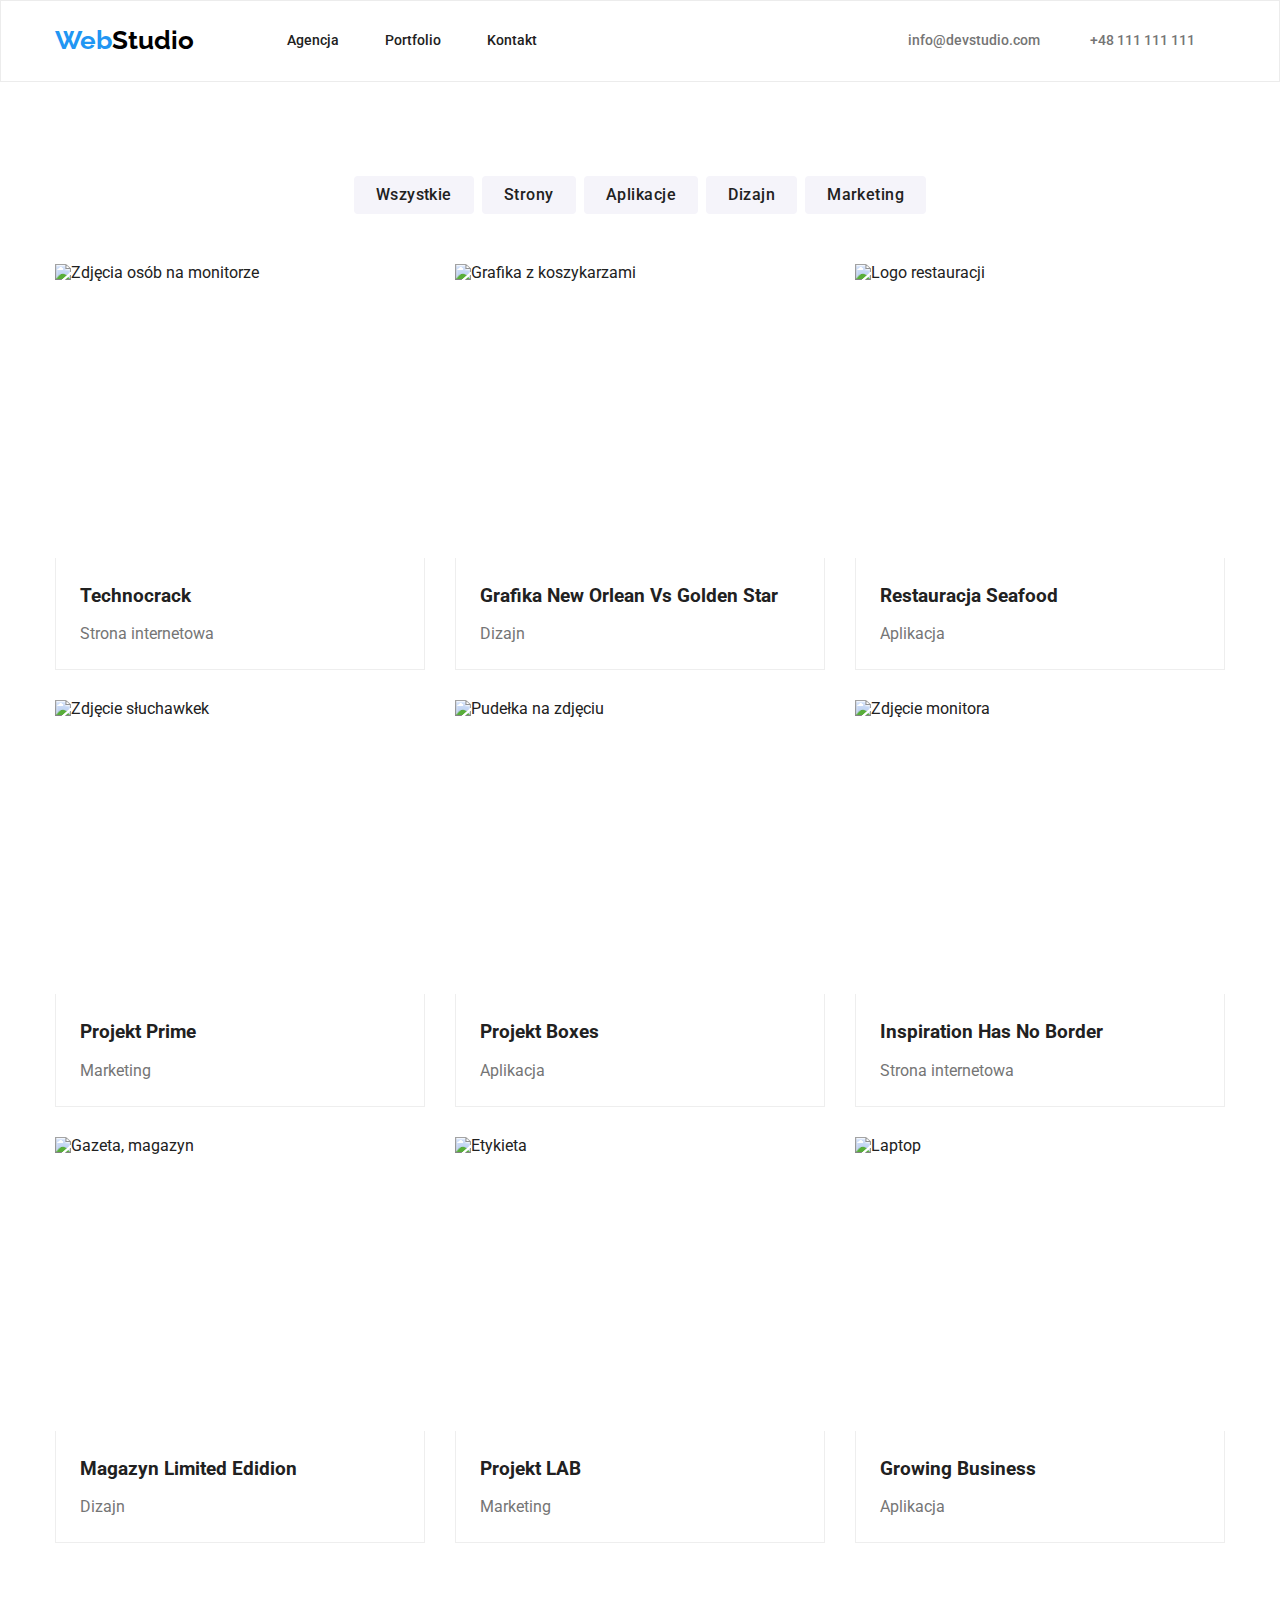
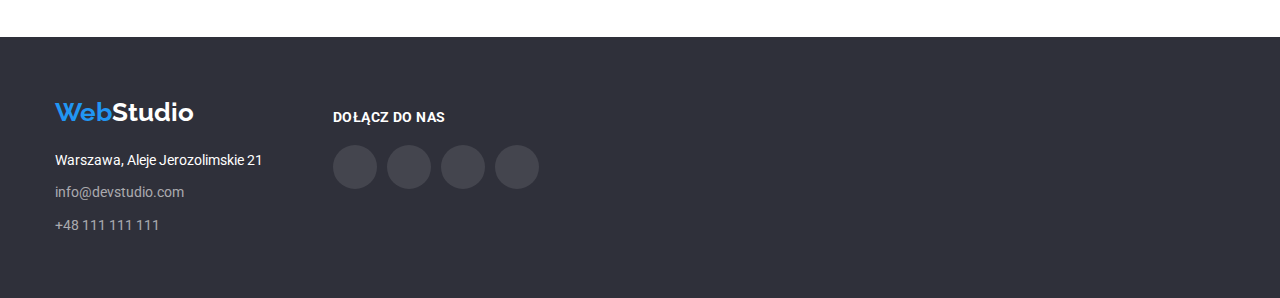
==== portfolio.html @ c82d9b4e "feat: init" ====
<!DOCTYPE html>
<html lang="pl">
    <head>
        <meta charset="UTF-8" />
        <meta http-equiv="X-UA-Compatible" content="IE=edge" />
        <meta name="viewport" content="width=device-width, initial-scale=1.0" />
        <title>hw - portfolio</title>
        <link
            rel="stylesheet"
            href="https://cdnjs.cloudflare.com/ajax/libs/modern-normalize/1.0.0/modern-normalize.min.css"
        />
        <link rel="preconnect" href="https://fonts.googleapis.com" />
        <link rel="preconnect" href="https://fonts.gstatic.com" crossorigin />
        <link
            href="https://fonts.googleapis.com/css2?family=Raleway:wght@700&family=Roboto:wght@400;500;700;900&display=swap"
            rel="stylesheet"
        />
        <link rel="stylesheet" href="./css/styles.css" />
    </head>
    <body>
        <header class="header">
            <div class="container head-container">
                <div class="header-logo">
                    <a href="index.html" class="logo"
                        >Web<span class="studio-black">Studio</span></a
                    >
                </div>
                <nav class="head-nav">
                    <a href="index.html" class="nav">Agencja</a>
                    <a href="portfolio.html" class="nav">Portfolio</a>
                    <a href="kontakt" class="nav">Kontakt</a>
                </nav>
                <div class="head-contact">
                    <a
                        class="box-icon-envelope studio-link"
                        href="mailto:info@devstudio.com"
                    >
                        <svg class="icon-envelope" width="16px" height="12px">
                            <use
                                href="./images/icons.svg/envelope.svg#icon-envelope"
                            ></use>
                        </svg>
                        info@devstudio.com</a
                    >
                    <a
                        class="box-icon-phone studio-link"
                        href="tel:+48111111111"
                    >
                        <svg class="icon-phone" width="10px" height="16px">
                            <use
                                href="./images/icons.svg/smartphone.svg#icon-smartphone"
                            ></use>
                        </svg>
                        +48 111 111 111</a
                    >
                </div>
            </div>
        </header>
        <main>
            <section class="section">
                <div class="menu-but container">
                    <button type="button" class="but">Wszystkie</button>
                    <button type="button" class="but">Strony</button>
                    <button type="button" class="but">Aplikacje</button>
                    <button type="button" class="but">Dizajn</button>
                    <button type="button" class="but">Marketing</button>
                </div>
                <div class="cards container">
                    <figure class="port-cards">
                        <img
                            width="370"
                            height="294"
                            src="images/poeople.jpg"
                            alt="Zdjęcia osób na monitorze"
                        />
                        <figcaption class="signatur">
                            <h3 class="port">technocrack</h3>
                            <p class="gallery">Strona internetowa</p>
                        </figcaption>
                    </figure>
                    <figure class="port-cards">
                        <img
                            width="370"
                            height="294"
                            src="images/basket.jpg"
                            alt="Grafika z koszykarzami"
                        />
                        <figcaption class="signatur">
                            <h3 class="port">
                                grafika new orlean vs golden star
                            </h3>
                            <p class="gallery">Dizajn</p>
                        </figcaption>
                    </figure>
                    <figure class="port-cards">
                        <img
                            width="370"
                            height="294"
                            src="images/restaurant.jpg"
                            alt="Logo restauracji"
                        />
                        <figcaption class="signatur">
                            <h3 class="port">restauracja seafood</h3>
                            <p class="gallery">Aplikacja</p>
                        </figcaption>
                    </figure>
                    <figure class="port-cards">
                        <img
                            width="370"
                            height="294"
                            src="images/headphones.jpg"
                            alt="Zdjęcie słuchawkek"
                        />
                        <figcaption class="signatur">
                            <h3 class="port">projekt prime</h3>
                            <p class="gallery">Marketing</p>
                        </figcaption>
                    </figure>
                    <figure class="port-cards">
                        <img
                            width="370"
                            height="294"
                            src="images/boxes.jpg"
                            alt="Pudełka na zdjęciu"
                        />
                        <figcaption class="signatur">
                            <h3 class="port">projekt boxes</h3>
                            <p class="gallery">Aplikacja</p>
                        </figcaption>
                    </figure>
                    <figure class="port-cards">
                        <img
                            width="370"
                            height="294"
                            src="images/screen.jpg"
                            alt="Zdjęcie monitora"
                        />
                        <figcaption class="signatur">
                            <h3 class="port">inspiration has no border</h3>
                            <p class="gallery">Strona internetowa</p>
                        </figcaption>
                    </figure>
                    <figure class="port-cards">
                        <img
                            width="370"
                            height="294"
                            src="images/newspaper.jpg"
                            alt="Gazeta, magazyn"
                        />
                        <figcaption class="signatur">
                            <h3 class="port">magazyn limited edidion</h3>
                            <p class="gallery">Dizajn</p>
                        </figcaption>
                    </figure>
                    <figure class="port-cards">
                        <img
                            width="370"
                            height="294"
                            src="images/label.jpg"
                            alt="Etykieta"
                        />
                        <figcaption class="signatur">
                            <h3 class="port">projekt LAB</h3>
                            <p class="gallery">Marketing</p>
                        </figcaption>
                    </figure>
                    <figure class="port-cards">
                        <img
                            width="370"
                            height="294"
                            src="images/notebook.jpg"
                            alt="Laptop"
                        />
                        <figcaption class="signatur">
                            <h3 class="port">growing business</h3>
                            <p class="gallery">Aplikacja</p>
                        </figcaption>
                    </figure>
                </div>
            </section>
        </main>
        <footer class="footer">
            <div class="container footer-contact-social">
                <div class="footer-logo-contact">
                    <a href="index.html" class="logo"
                        >Web<span class="studio-white">Studio</span></a
                    >
                    <address class="foot-contact">
                        <p>Warszawa, Aleje Jerozolimskie 21</p>
                        <a href="mailto:info@devstudio.com" class="foot-mail"
                            >info@devstudio.com</a
                        >
                        <a href="tel:+48111111111" class="foot-tel"
                            >+48 111 111 111</a
                        >
                    </address>
                </div>
                <div class="footer-social">
                    <a class="join-us">dołącz do nas</a>
                    <div>
                        <ul class="footer-media-list footer-media">
                            <li>
                                <a href="#" class="footer-media-items">
                                    <svg class="icon-social">
                                        <use
                                            href="./images/icons.svg/instagram.svg#icon-instagram"
                                        ></use>
                                    </svg>
                                </a>
                            </li>
                            <li>
                                <a href="#" class="footer-media-items">
                                    <svg class="icon-social">
                                        <use
                                            href="./images/icons.svg/twitter.svg#icon-twitter"
                                        ></use>
                                    </svg>
                                </a>
                            </li>
                            <li>
                                <a href="#" class="footer-media-items">
                                    <svg class="icon-social">
                                        <use
                                            href="./images/icons.svg/facebook.svg#icon-facebook"
                                        ></use>
                                    </svg>
                                </a>
                            </li>
                            <li>
                                <a href="#" class="footer-media-items">
                                    <svg class="icon-social">
                                        <use
                                            href="./images/icons.svg/linkedin.svg#icon-linkedin"
                                        ></use>
                                    </svg>
                                </a>
                            </li>
                        </ul>
                    </div>
                </div>
            </div>
        </footer>
    </body>
</html>
---- css/styles.css ----
:root {
    --active-color: #2196f3;
    --background-color: #e5e5e5;
    --tekst-color-but1: #212121;
    --font-color-white: #ffffff;
    --background-color-white: #ffffff;
    --background-color-but: #f5f4fa;
    --color-up: #000000;
    --color-foot-tel: rgba(255, 255, 255, 0.6);
    --color-foot-mail: rgba(255, 255, 255, 0.6);
    --background-bottom: #2f303a;
    --background-title: #2f303a;
    --text-color-grey: #757575;
}

* {
    margin: 0;
    padding: 0;
}
img {
    display: block;
}

but {
    cursor: pointer;
}

body {
    color: var(--tekst-color-but1);
    font-family: 'Roboto', sans-serif;
}
.container {
    max-width: 1200px;
    width: 100%;
    margin: 0 auto;
    padding: 0 15px;
}
.section {
    padding-top: 94px;
    padding-bottom: 94px;
}

/* header*/
.header {
    border-bottom: 1px solid var(--background-color-white);
    border-bottom: 1px solid #ececec;
    border: 1px solid #ececec;
}
.header-logo {
    padding-top: 24px;
    padding-bottom: 25px;
}
.head-container {
    display: flex;
    align-items: center;
    padding-top: 0;
    padding-bottom: 0;
}
.logo {
    font-family: 'Raleway';
    font-weight: 700;
    line-height: 1.2;
    font-size: 26px;
    text-decoration: none;
    color: var(--active-color);
}
.studio-black {
    color: var(--color-up);
}

.studio-white {
    color: var(--font-color-white);
}
.head-nav {
    display: flex;
    align-items: center;
    gap: 46px;
    margin-right: 345px;
    margin-left: 93px;
}
.nav {
    font-weight: 500;
    line-height: 1.1;
    font-size: 14px;
    color: var(--tekst-color-but1);
    text-decoration: none;
}
.nav:hover,
.nav:focus {
    color: var(--active-color);
}
.head-contact {
    display: flex;
    align-items: center;
    gap: 30px;
}
.box-icon-envelope {
    display: flex;
    align-items: center;
    gap: 10px;
    fill: #757575;
}
.box-icon-envelope:hover,
.box-icon-envelope:focus {
    fill: var(--active-color);
}
.box-icon-phone {
    display: flex;
    gap: 10px;
    align-items: center;
    fill: #757575;
}
.box-icon-phone:hover,
.box-icon-phone:focus {
    fill: var(--active-color);
}

.studio-link {
    font-weight: 500;
    line-height: 1.1;
    font-size: 14px;
    color: var(--text-color-grey);
    text-decoration: none;
}
.studio-link:hover,
.studio-link:focus {
    color: var(--active-color);
}

/* main, lorem ipsum */

.title-studio {
    width: 100%;
    display: flex;
    flex-direction: column;
    justify-content: center;
    align-items: center;
    gap: 30px;
    padding-top: 106px;
    padding-bottom: 106px;
    padding-left: 15px;
    padding-right: 15px;
}
.hero {
    background-image: linear-gradient(rgba(47, 48, 58, 0.4), rgba(47, 48, 58, 0.4)), url(../images/background.jpg);
    background-repeat: no-repeat;
    background-position: center;
    background-color: var(--background-title);

}

.title {
    text-transform: uppercase;
    font-weight: 900;
    font-size: 44px;
    line-height: 1.3636;
    color: var(--font-color-white);
    max-width: 696px;
    text-align: center;
    letter-spacing: 0, 06em;
}
.service {
    color: var(--font-color-white);
    font-family: 'Roboto', sans-serif;
    background-color: var(--active-color);
    border-radius: 4px;
    box-shadow: 0px 4px 4px rgba(0, 0, 0, 0.15);
    padding: 10px 41px 10px 42px;
    font-weight: 500;
    font-size: 16px;
    line-height: 1.875;
    letter-spacing: 0.03em;
    border: none;
}

/*lorem*/
.box-icon-color {
    background: #f5f4fa;
    border-radius: 4px;
    margin-bottom: 30px;
}
.icon-color {
    width: 270px;
    height: 120px;
    padding: 25px 100px;
}

.lorem {
    padding-bottom: 0;
}
.studio-container {
    display: flex;
    gap: 30px;
}
.studio/* h2*/ {
    font-weight: 700;
    line-height: 2;
    text-transform: uppercase;
    font-size: 14px;
}
.studio-item {
    font-family: 'Roboto';
    font-size: 14px;
    line-height: 1.7;
}

/* li, czym się zajmujemy*/

h2 {
    text-align: center;
    padding-bottom: 50px;
    font-style: normal;
    font-weight: 700;
    font-size: 36px;
    line-height: 1.166;
    letter-spacing: 0.03em;
    color: var(--tekst-color-but1);
}
.work {
    display: flex;
    gap: 30px;
}

/* li, nasz zespół */
.team-studio {
    background-color: var(--background-color-but);
}
.team-box {
    display: flex;
    gap: 30px;
}
.team-photo {
    box-shadow: 0px 1px 3px rgba(0, 0, 0, 0.12), 0px 1px 1px rgba(0, 0, 0, 0.14),
        0px 2px 1px rgba(0, 0, 0, 0.2);
    border-radius: 0px 0px 4px 4px;
    background-color: var(--background-color-white);
}
.team /*h3*/ {
    text-align: center;
    font-weight: 500;
    font-size: 16px;
    line-height: 1.2;
    padding-top: 30px;
    margin-bottom: 10px;
}
.team-position {
    font-size: 16px;
    line-height: 1.2;
    color: var(--text-color-grey);
    text-align: center;
}

/*social*/
.social-media {
    display: flex;
    gap: 10px;
    justify-content: center;
    align-items: center;
    padding: 0 32px 30px 32px;
    margin-top: 16px;
}
.social-media-list {
    list-style: none;
}
* {
    outline: none;
}
.social-media-items {
    display: flex;
    align-items: center;
    justify-content: center;
    fill: #afb1b8;
    width: 44px;
    height: 44px;
    background: #ffffff;
    border-radius: 50%;
}
.icon-social {
    width: 20px;
    height: 20px;
    cursor: pointer;
}
.social-media-items:hover,
.social-media-items:focus {
    background-color: var(--active-color);
    fill: #ffffff;
    border-radius: 50%;
}
/*nasi klienci*/
.client-list {
    display: flex;
    gap: 30px;
    list-style: none;
}
.icon-clients {
    width: 170px;
    height: 92px;
    border: 1px solid #afb1b8;
    fill: #afb1b8;
    cursor: pointer;
    border-radius: 4px;
}
.client-items {
    width: 170px;
    height: 92px;
}
.client-items .icon-clients:hover,
.client-items .icon-clients:focus {
    border-color: var(--active-color);
    fill: var(--active-color);
}
.first {
    padding: 17.71px 32px 14.25px 32px;
}
.second {
    padding: 16px 32px;
}

/* portfolio, buttony */
.menu-but {
    display: flex;
    gap: 8px;
    margin-bottom: 50px;
    align-items: center;
    width: fit-content;
}
.menu-but .but {
    border-radius: 4px;
    color: var(--tekst-color-but1);
    background-color: var(--background-color-but);
    font-family: 'Roboto', sans-serif;
    font-weight: 500;
    font-size: 16px;
    padding: 6px 22px;
    line-height: 1.6;
    text-align: center;
    letter-spacing: 0.03em;
    border: none;
    cursor: pointer;
}
.menu-but .but:hover,
.menu-but .but:focus {
    border-radius: 4px;
    color: var(--font-color-white);
    background-color: var(--active-color);
    font-family: 'Roboto', sans-serif;
    font-weight: 500;
    font-size: 16px;
    line-height: 1.6;
    text-align: center;
    letter-spacing: 0.03em;
    box-shadow: 0px 3px 1px rgba(0, 0, 0, 0.1), 0px 1px 2px rgba(0, 0, 0, 0.08),
        0px 2px 2px rgba(0, 0, 0, 0.12);
}
/* portfolio, gallery */
.cards {
    display: flex;
    flex-wrap: wrap;
    justify-content: center;
    gap: 30px;
}
.signatur {
    border: 1px solid #eeeeee;
    border-top: 0;
}
.port-cards {
    margin: 0;
    cursor: pointer;
}
.port-cards:hover {
    box-shadow: 0px 1px 1px rgba(0, 0, 0, 0.12), 0px 4px 4px rgba(0, 0, 0, 0.06),
        1px 4px 6px rgba(0, 0, 0, 0.16);
}
.port {
    font-weight: 700;
    line-height: 2;
    text-transform: capitalize;
    padding-top: 20px;
    padding-left: 24px;
    padding-right: 24px;
}
.gallery {
    color: var(--text-color-grey);
    line-height: 1.88;
    padding-top: 4px;
    padding-bottom: 20px;
    padding-left: 24px;
    padding-right: 24px;
}

/* stopka */
.footer {
    background-color: var(--background-bottom);
}
/*footer logo z adresem*/
.footer-contact-social {
    display: flex;
    gap: 70px;
}
.footer-logo-contact {
    display: flex;
    padding: 60px 0;
    flex-direction: column;
    gap: 20px;
    /*margin-right: 70px;*/
}
.footer-logo {
    width: fit-content;
}
.foot-contact {
    line-height: 1.7;
    font-style: normal;
    color: var(--font-color-white);
    display: flex;
    flex-direction: column;
    gap: 9px;
    width: fit-content;
    font-size: 14px;
}

/*dołącz do nas*/
.footer-social {
    display: flex;
    flex-direction: column;
    gap: 20px;
    width: fit-content;
    padding-top: 72px;
    padding-bottom: 100px;
}
.join-us {
    letter-spacing: 0.03em;
    text-transform: uppercase;
    color: #ffffff;
    font-weight: 700;
    font-size: 14px;
    line-height: 1.1428;
    width: fit-content;
}
.footer-media {
    display: flex;
    justify-content: flex-start;
    align-items: center;
    gap: 10px;
}
.footer-media-items {
    display: flex;
    align-items: center;
    justify-content: center;
    width: 44px;
    height: 44px;
    fill: #ffffff;
    background: rgba(255, 255, 255, 0.1);
    border-radius: 50%;
}
.footer-media-list {
    list-style: none;
}
.footer-media-items:hover,
.footer-media-items:focus {
    background-color: var(--active-color);
    border-radius: 50%;
}
.foot-tel {
    line-height: 1.7;
    color: var(--color-foot-tel);
    text-decoration: none;
    width: fit-content;
    font-size: 14px;
}
.foot-tel:hover,
.foot-tel:focus {
    color: var(--active-color);
}
.foot-mail {
    line-height: 1.7;
    color: var(--color-foot-mail);
    text-decoration-line: none;
    font-size: 14px;
}
.foot-mail:hover,
.foot-mail:focus {
    color: var(--active-color);
}
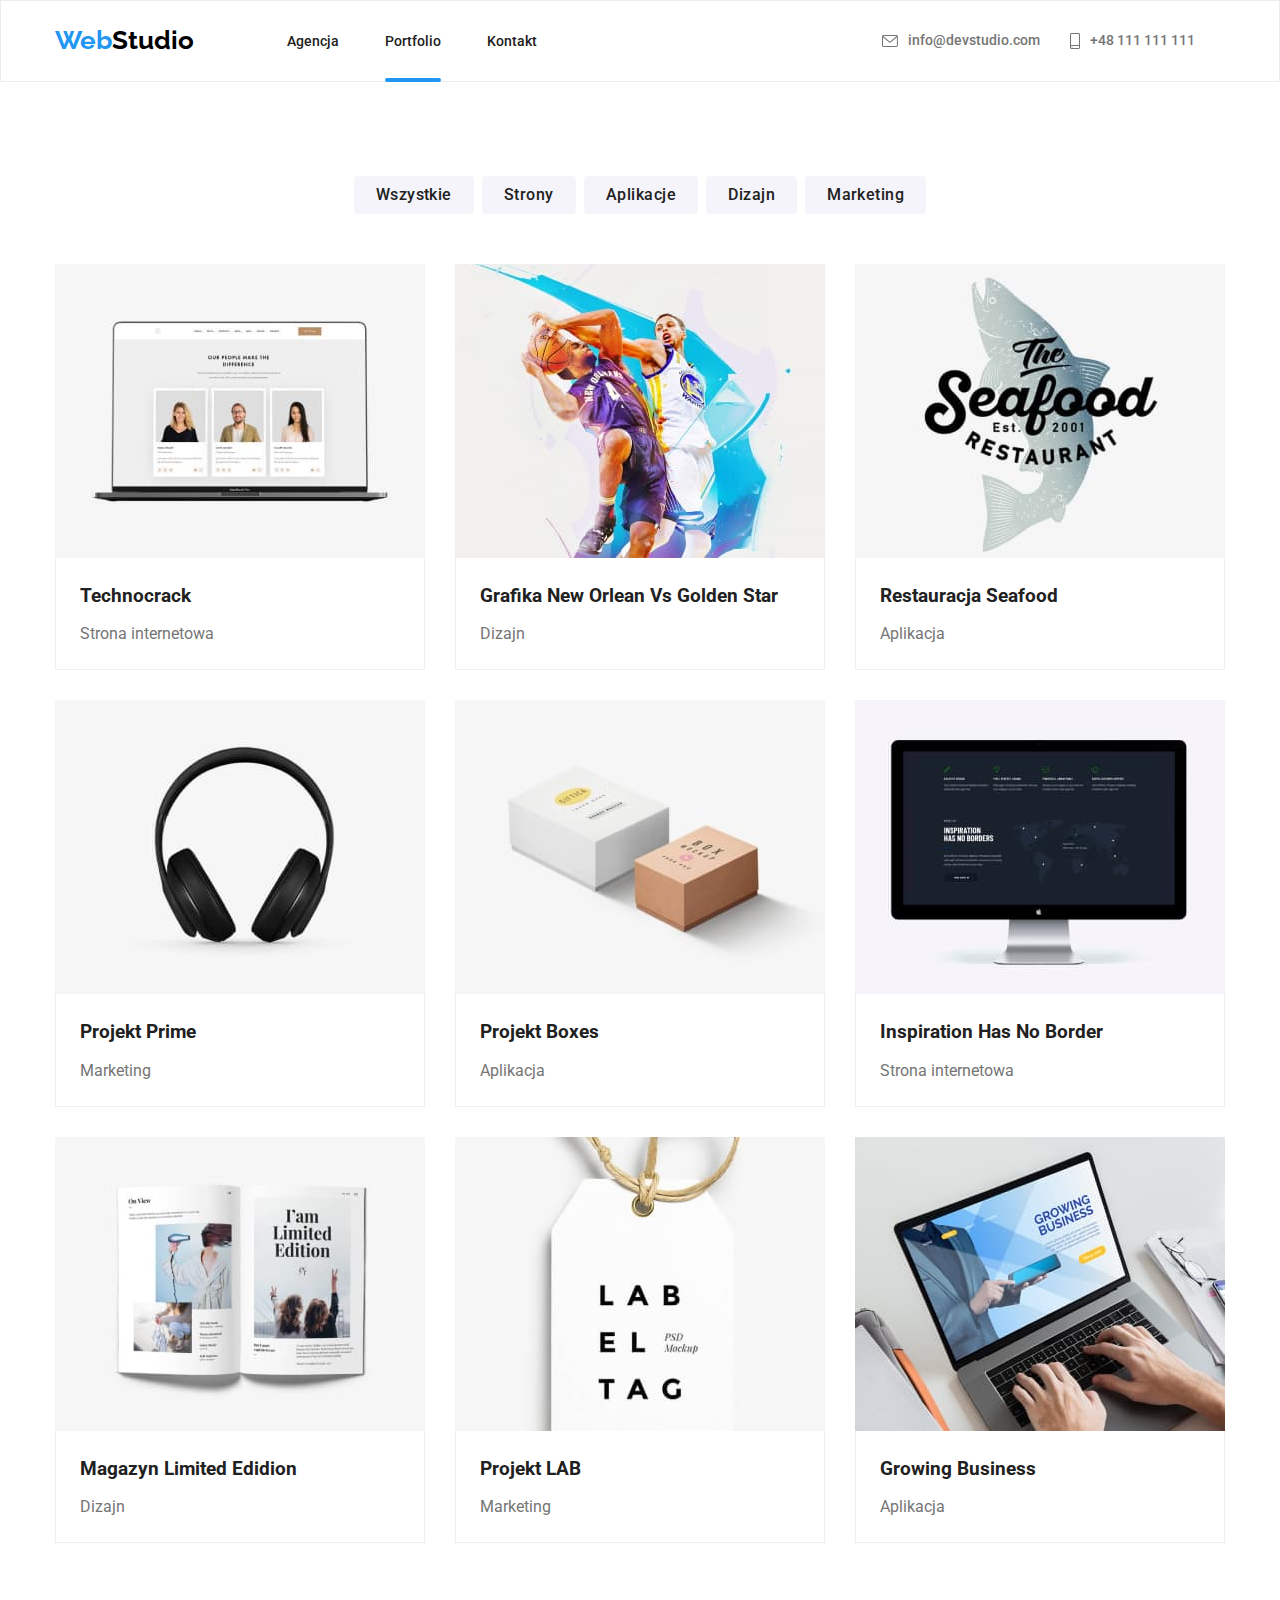
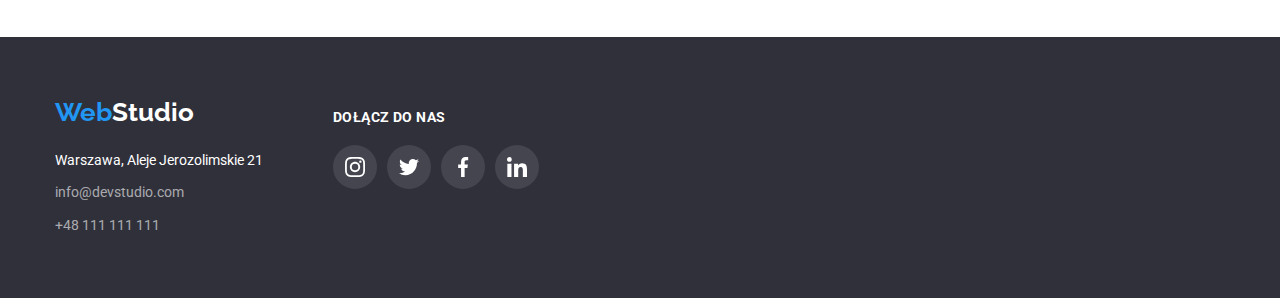
==== commit f0df3395: "e" ====
--- a/portfolio.html
+++ b/portfolio.html
@@ -25,10 +25,24 @@
                         >Web<span class="studio-black">Studio</span></a
                     >
                 </div>
-                <nav class="head-nav">
-                    <a href="index.html" class="nav">Agencja</a>
-                    <a href="portfolio.html" class="nav">Portfolio</a>
-                    <a href="kontakt" class="nav">Kontakt</a>
+                <nav>
+                    <ul class="head-nav">
+                        <li>
+                            <div>
+                                <a href="index.html" class="nav">Agencja</a>
+                            </div>
+                        </li>
+                        <li>
+                            <div class="selection-portfolio">
+                                <a href="portfolio.html" class="nav"
+                                    >Portfolio</a
+                                >
+                            </div>
+                        </li>
+                        <li>
+                            <div><a href="kontakt" class="nav">Kontakt</a></div>
+                        </li>
+                    </ul>
                 </nav>
                 <div class="head-contact">
                     <a
@@ -65,117 +79,249 @@
                     <button type="button" class="but">Dizajn</button>
                     <button type="button" class="but">Marketing</button>
                 </div>
-                <div class="cards container">
-                    <figure class="port-cards">
-                        <img
-                            width="370"
-                            height="294"
-                            src="images/poeople.jpg"
-                            alt="Zdjęcia osób na monitorze"
-                        />
-                        <figcaption class="signatur">
-                            <h3 class="port">technocrack</h3>
-                            <p class="gallery">Strona internetowa</p>
-                        </figcaption>
-                    </figure>
-                    <figure class="port-cards">
-                        <img
-                            width="370"
-                            height="294"
-                            src="images/basket.jpg"
-                            alt="Grafika z koszykarzami"
-                        />
-                        <figcaption class="signatur">
-                            <h3 class="port">
-                                grafika new orlean vs golden star
-                            </h3>
-                            <p class="gallery">Dizajn</p>
-                        </figcaption>
-                    </figure>
-                    <figure class="port-cards">
-                        <img
-                            width="370"
-                            height="294"
-                            src="images/restaurant.jpg"
-                            alt="Logo restauracji"
-                        />
-                        <figcaption class="signatur">
-                            <h3 class="port">restauracja seafood</h3>
-                            <p class="gallery">Aplikacja</p>
-                        </figcaption>
-                    </figure>
-                    <figure class="port-cards">
-                        <img
-                            width="370"
-                            height="294"
-                            src="images/headphones.jpg"
-                            alt="Zdjęcie słuchawkek"
-                        />
-                        <figcaption class="signatur">
-                            <h3 class="port">projekt prime</h3>
-                            <p class="gallery">Marketing</p>
-                        </figcaption>
-                    </figure>
-                    <figure class="port-cards">
-                        <img
-                            width="370"
-                            height="294"
-                            src="images/boxes.jpg"
-                            alt="Pudełka na zdjęciu"
-                        />
-                        <figcaption class="signatur">
-                            <h3 class="port">projekt boxes</h3>
-                            <p class="gallery">Aplikacja</p>
-                        </figcaption>
-                    </figure>
-                    <figure class="port-cards">
-                        <img
-                            width="370"
-                            height="294"
-                            src="images/screen.jpg"
-                            alt="Zdjęcie monitora"
-                        />
-                        <figcaption class="signatur">
-                            <h3 class="port">inspiration has no border</h3>
-                            <p class="gallery">Strona internetowa</p>
-                        </figcaption>
-                    </figure>
-                    <figure class="port-cards">
-                        <img
-                            width="370"
-                            height="294"
-                            src="images/newspaper.jpg"
-                            alt="Gazeta, magazyn"
-                        />
-                        <figcaption class="signatur">
-                            <h3 class="port">magazyn limited edidion</h3>
-                            <p class="gallery">Dizajn</p>
-                        </figcaption>
-                    </figure>
-                    <figure class="port-cards">
-                        <img
-                            width="370"
-                            height="294"
-                            src="images/label.jpg"
-                            alt="Etykieta"
-                        />
-                        <figcaption class="signatur">
-                            <h3 class="port">projekt LAB</h3>
-                            <p class="gallery">Marketing</p>
-                        </figcaption>
-                    </figure>
-                    <figure class="port-cards">
-                        <img
-                            width="370"
-                            height="294"
-                            src="images/notebook.jpg"
-                            alt="Laptop"
-                        />
-                        <figcaption class="signatur">
-                            <h3 class="port">growing business</h3>
-                            <p class="gallery">Aplikacja</p>
-                        </figcaption>
-                    </figure>
+                <div class="container">
+                    <ul class="cards">
+                        <li>
+                            <figure class="port-cards" tabindex="0">
+                                <div class="box-overlay">
+                                    <div class="overlay">
+                                        <p>
+                                            Technocrack jest popularną platformą
+                                            wykorzystywaną do rozpowszechniania
+                                            koronawirusa. Firmy wykorzystują tę
+                                            platformę do celów szpiegowskich i
+                                            ataków na niezabezpieczone serwery
+                                            konkurencji
+                                        </p>
+                                    </div>
+                                    <img
+                                        width="370"
+                                        height="294"
+                                        src="images/poeople.jpg"
+                                        alt="Zdjęcia osób na monitorze"
+                                    />
+                                </div>
+                                <figcaption class="signatur">
+                                    <h3 class="port">technocrack</h3>
+                                    <p class="gallery">Strona internetowa</p>
+                                </figcaption>
+                            </figure>
+                        </li>
+                        <li>
+                            <figure class="port-cards" tabindex="0">
+                                <div class="box-overlay">
+                                    <div class="overlay">
+                                        <p>
+                                            Technocrack jest popularną platformą
+                                            wykorzystywaną do rozpowszechniania
+                                            koronawirusa. Firmy wykorzystują tę
+                                            platformę do celów szpiegowskich i
+                                            ataków na niezabezpieczone serwery
+                                            konkurencji
+                                        </p>
+                                    </div>
+                                    <img
+                                        width="370"
+                                        height="294"
+                                        src="images/basket.jpg"
+                                        alt="Grafika z koszykarzami"
+                                    />
+                                </div>
+                                <figcaption class="signatur">
+                                    <h3 class="port">
+                                        grafika new orlean vs golden star
+                                    </h3>
+                                    <p class="gallery">Dizajn</p>
+                                </figcaption>
+                            </figure>
+                        </li>
+                        <li>
+                            <figure class="port-cards" tabindex="0">
+                                <div class="box-overlay">
+                                    <div class="overlay">
+                                        <p>
+                                            Technocrack jest popularną platformą
+                                            wykorzystywaną do rozpowszechniania
+                                            koronawirusa. Firmy wykorzystują tę
+                                            platformę do celów szpiegowskich i
+                                            ataków na niezabezpieczone serwery
+                                            konkurencji
+                                        </p>
+                                    </div>
+                                    <img
+                                        width="370"
+                                        height="294"
+                                        src="images/restaurant.jpg"
+                                        alt="Logo restauracji"
+                                    />
+                                </div>
+                                <figcaption class="signatur">
+                                    <h3 class="port">restauracja seafood</h3>
+                                    <p class="gallery">Aplikacja</p>
+                                </figcaption>
+                            </figure>
+                        </li>
+                        <li>
+                            <figure class="port-cards" tabindex="0">
+                                <div class="box-overlay">
+                                    <div class="overlay">
+                                        <p>
+                                            Technocrack jest popularną platformą
+                                            wykorzystywaną do rozpowszechniania
+                                            koronawirusa. Firmy wykorzystują tę
+                                            platformę do celów szpiegowskich i
+                                            ataków na niezabezpieczone serwery
+                                            konkurencji
+                                        </p>
+                                    </div>
+                                    <img
+                                        width="370"
+                                        height="294"
+                                        src="images/headphones.jpg"
+                                        alt="Zdjęcie słuchawkek"
+                                    />
+                                </div>
+                                <figcaption class="signatur">
+                                    <h3 class="port">projekt prime</h3>
+                                    <p class="gallery">Marketing</p>
+                                </figcaption>
+                            </figure>
+                        </li>
+                        <li>
+                            <figure class="port-cards" tabindex="0">
+                                <div class="box-overlay">
+                                    <div class="overlay">
+                                        <p>
+                                            Technocrack jest popularną platformą
+                                            wykorzystywaną do rozpowszechniania
+                                            koronawirusa. Firmy wykorzystują tę
+                                            platformę do celów szpiegowskich i
+                                            ataków na niezabezpieczone serwery
+                                            konkurencji
+                                        </p>
+                                    </div>
+                                    <img
+                                        width="370"
+                                        height="294"
+                                        src="images/boxes.jpg"
+                                        alt="Pudełka na zdjęciu"
+                                    />
+                                </div>
+                                <figcaption class="signatur">
+                                    <h3 class="port">projekt boxes</h3>
+                                    <p class="gallery">Aplikacja</p>
+                                </figcaption>
+                            </figure>
+                        </li>
+                        <li>
+                            <figure class="port-cards" tabindex="0">
+                                <div class="box-overlay">
+                                    <div class="overlay">
+                                        <p>
+                                            Technocrack jest popularną platformą
+                                            wykorzystywaną do rozpowszechniania
+                                            koronawirusa. Firmy wykorzystują tę
+                                            platformę do celów szpiegowskich i
+                                            ataków na niezabezpieczone serwery
+                                            konkurencji
+                                        </p>
+                                    </div>
+                                    <img
+                                        width="370"
+                                        height="294"
+                                        src="images/screen.jpg"
+                                        alt="Zdjęcie monitora"
+                                    />
+                                </div>
+                                <figcaption class="signatur">
+                                    <h3 class="port">
+                                        inspiration has no border
+                                    </h3>
+                                    <p class="gallery">Strona internetowa</p>
+                                </figcaption>
+                            </figure>
+                        </li>
+                        <li>
+                            <figure class="port-cards" tabindex="0">
+                                <div class="box-overlay">
+                                    <div class="overlay">
+                                        <p>
+                                            Technocrack jest popularną platformą
+                                            wykorzystywaną do rozpowszechniania
+                                            koronawirusa. Firmy wykorzystują tę
+                                            platformę do celów szpiegowskich i
+                                            ataków na niezabezpieczone serwery
+                                            konkurencji
+                                        </p>
+                                    </div>
+                                    <img
+                                        width="370"
+                                        height="294"
+                                        src="images/newspaper.jpg"
+                                        alt="Gazeta, magazyn"
+                                    />
+                                </div>
+                                <figcaption class="signatur">
+                                    <h3 class="port">
+                                        magazyn limited edidion
+                                    </h3>
+                                    <p class="gallery">Dizajn</p>
+                                </figcaption>
+                            </figure>
+                        </li>
+                        <li>
+                            <figure class="port-cards" tabindex="0">
+                                <div class="box-overlay">
+                                    <div class="overlay">
+                                        <p>
+                                            Technocrack jest popularną platformą
+                                            wykorzystywaną do rozpowszechniania
+                                            koronawirusa. Firmy wykorzystują tę
+                                            platformę do celów szpiegowskich i
+                                            ataków na niezabezpieczone serwery
+                                            konkurencji
+                                        </p>
+                                    </div>
+                                    <img
+                                        width="370"
+                                        height="294"
+                                        src="images/label.jpg"
+                                        alt="Etykieta"
+                                    />
+                                </div>
+                                <figcaption class="signatur">
+                                    <h3 class="port">projekt LAB</h3>
+                                    <p class="gallery">Marketing</p>
+                                </figcaption>
+                            </figure>
+                        </li>
+                        <li>
+                            <figure class="port-cards" tabindex="0">
+                                <div class="box-overlay">
+                                    <div class="overlay">
+                                        <p>
+                                            Technocrack jest popularną platformą
+                                            wykorzystywaną do rozpowszechniania
+                                            koronawirusa. Firmy wykorzystują tę
+                                            platformę do celów szpiegowskich i
+                                            ataków na niezabezpieczone serwery
+                                            konkurencji
+                                        </p>
+                                    </div>
+                                    <img
+                                        width="370"
+                                        height="294"
+                                        src="images/notebook.jpg"
+                                        alt="Laptop"
+                                    />
+                                </div>
+                                <figcaption class="signatur">
+                                    <h3 class="port">growing business</h3>
+                                    <p class="gallery">Aplikacja</p>
+                                </figcaption>
+                            </figure>
+                        </li>
+                    </ul>
                 </div>
             </section>
         </main>
@@ -240,5 +386,6 @@
                 </div>
             </div>
         </footer>
+        <script src="./js/modal.js"></script>
     </body>
 </html>
--- a/css/styles.css
+++ b/css/styles.css
@@ -29,6 +29,9 @@
     color: var(--tekst-color-but1);
     font-family: 'Roboto', sans-serif;
 }
+ul {
+    list-style: none;
+}
 .container {
     max-width: 1200px;
     width: 100%;
@@ -71,6 +74,32 @@
 .studio-white {
     color: var(--font-color-white);
 }
+.selection-studio {
+    position: relative;
+}
+.selection-studio::after {
+    content: '';
+    position: absolute;
+    background: var(--active-color);
+    display: block;
+    margin: 28px 0 0 0;
+    width: 100%;
+    height: 4px;
+    border-radius: 2px;
+}
+.selection-portfolio {
+    position: relative;
+}
+.selection-portfolio::after {
+    content: '';
+    position: absolute;
+    background: var(--active-color);
+    display: block;
+    margin: 28px 0 28px 0;
+    width: 100%;
+    height: 4px;
+    border-radius: 2px;
+}
 .head-nav {
     display: flex;
     align-items: center;
@@ -142,11 +171,14 @@
     padding-right: 15px;
 }
 .hero {
-    background-image: linear-gradient(rgba(47, 48, 58, 0.4), rgba(47, 48, 58, 0.4)), url(../images/background.jpg);
+    background-image: linear-gradient(
+            rgba(47, 48, 58, 0.4),
+            rgba(47, 48, 58, 0.4)
+        ),
+        url(../images/background.jpg);
     background-repeat: no-repeat;
     background-position: center;
     background-color: var(--background-title);
-
 }
 
 .title {
@@ -172,7 +204,43 @@
     letter-spacing: 0.03em;
     border: none;
 }
-
+.backdrop {
+    position: fixed;
+    left: 0;
+    top: 0;
+    width: 100%;
+    height: 100%;
+    background-color: rgba(0, 0, 0, 0.2);
+}
+.modal {
+    position: absolute;
+    top: 50%;
+    left: 50%;
+    transform: translate(-50%, -50%);
+    width: 528px;
+    min-height: 581px;
+    background-color: #ffffff;
+    border-radius: 4px;
+    box-shadow: 0px 1px 3px rgba(0, 0, 0, 0.12), 0px 1px 1px rgba(0, 0, 0, 0.14),
+        0px 2px 1px rgba(0, 0, 0, 0.2);
+}
+.is-hidden {
+    pointer-events: none;
+    visibility: hidden;
+    opacity: 0;
+}
+.btn-close {
+    position: absolute;
+    width: 30px;
+    height: 30px;
+    right: 0;
+    top: 0;
+    margin-top: 8px;
+    margin-right: 8px;
+    background: #ffffff;
+    border: 1px solid rgba(0, 0, 0, 0.1);
+    border-radius: 50px;
+}
 /*lorem*/
 .box-icon-color {
     background: #f5f4fa;
@@ -219,6 +287,26 @@
 .work {
     display: flex;
     gap: 30px;
+}
+.work-picture {
+    position: relative;
+    display: inline-flex;
+}
+.work-description {
+    letter-spacing: 0.03em;
+    text-transform: uppercase;
+    font-weight: 700;
+    line-height: 1.143;
+    font-size: 14px;
+    position: absolute;
+    background: rgba(47, 48, 58, 0.8);
+    left: 0;
+    right: 0;
+    color: #ffffff;
+    bottom: 0;
+    text-align: center;
+    padding-top: 27px;
+    padding-bottom: 27px;
 }
 
 /* li, nasz zespół */
@@ -359,9 +447,38 @@
     justify-content: center;
     gap: 30px;
 }
+.box-overlay {
+    position: relative;
+    overflow: hidden;
+}
+.overlay {
+    position: absolute;
+    background: rgba(33, 150, 243, 0.9);
+    transform: translateY(100%);
+    transition-duration: 250ms;
+    transition-timing-function: cubic-bezier(0.4, 0, 0.2, 1);
+    top: 0;
+    left: 0;
+}
+.port-cards:hover .overlay,
+.port-cards:focus .overlay {
+    transform: translateY(0);
+}
+.overlay p {
+    display: inline-block;
+    font-family: Roboto, sans-serif;
+    color: #ffffff;
+    padding: 49px 45px 24px 49px;
+    font-size: 18px;
+    line-height: 1.555;
+    letter-spacing: 0.03em;
+    width: 100%;
+    height: 100%;
+}
 .signatur {
     border: 1px solid #eeeeee;
     border-top: 0;
+    background: #ffffff;
 }
 .port-cards {
     margin: 0;
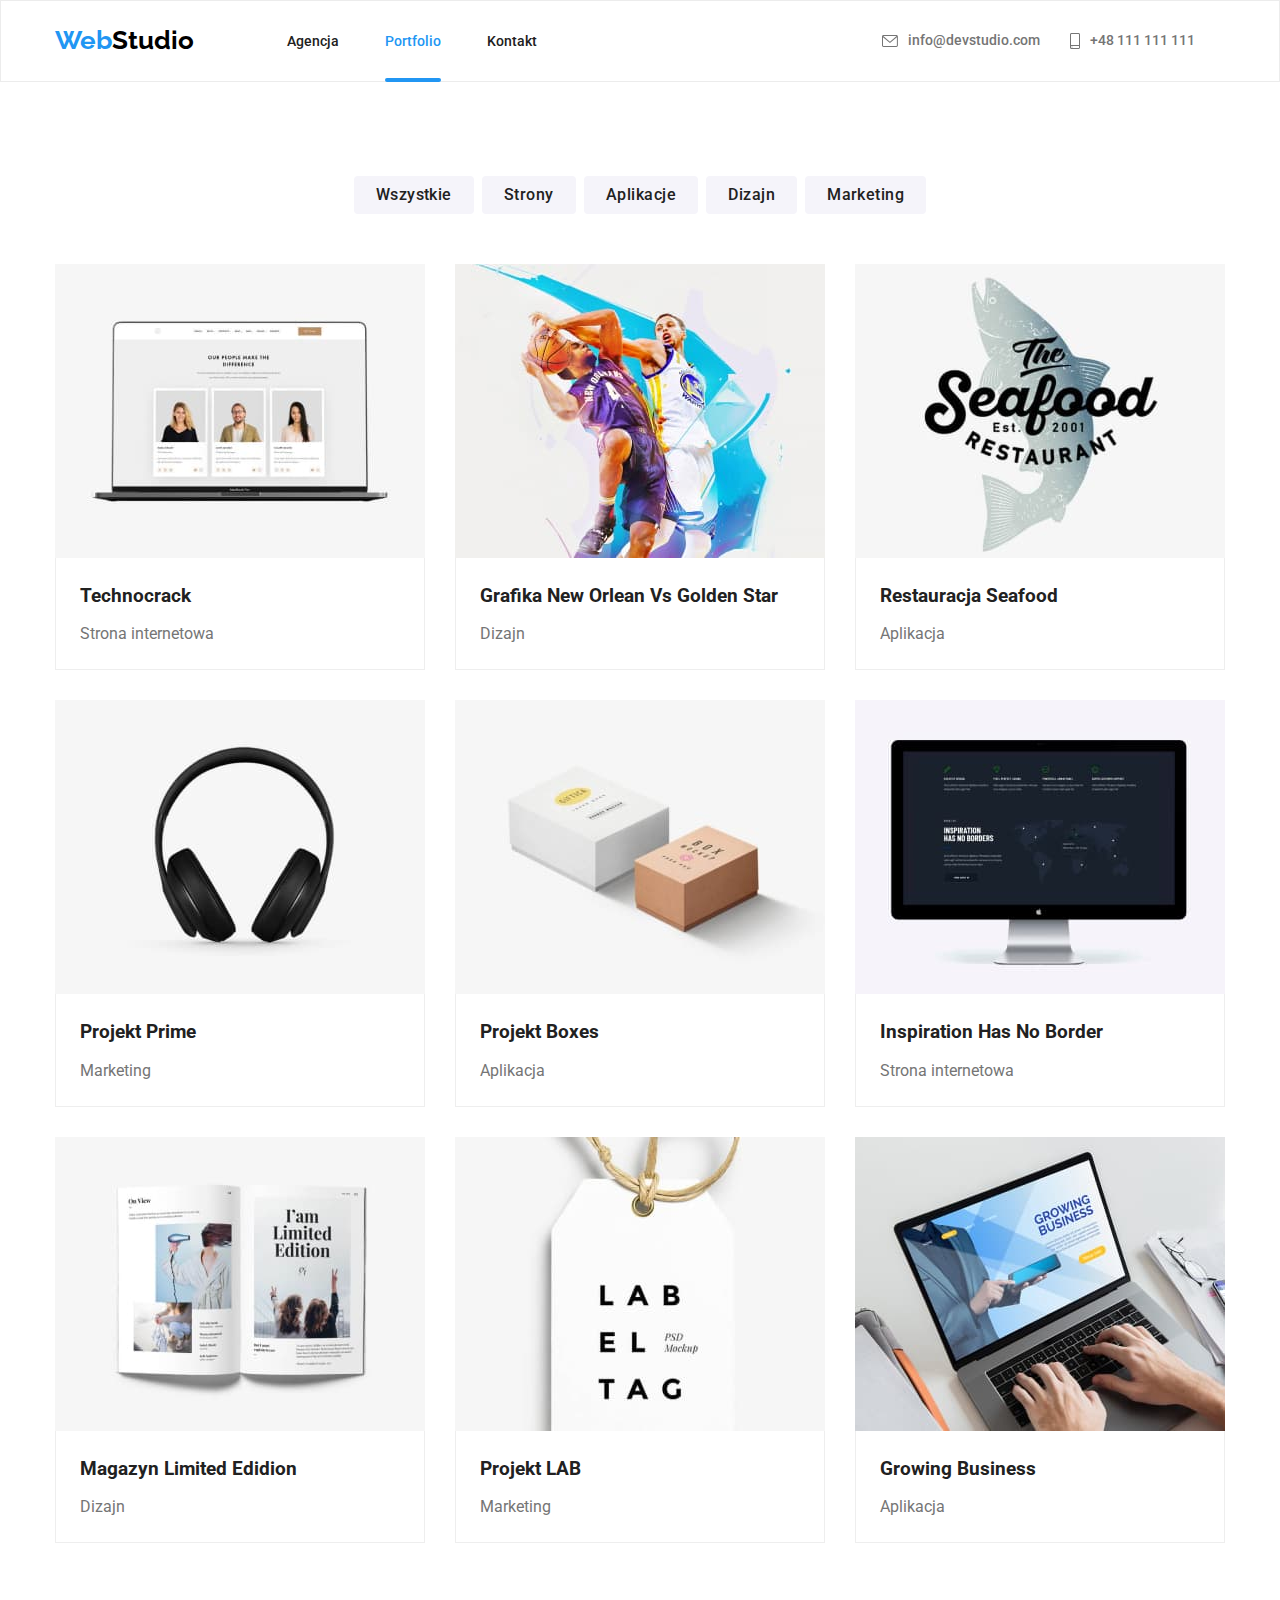
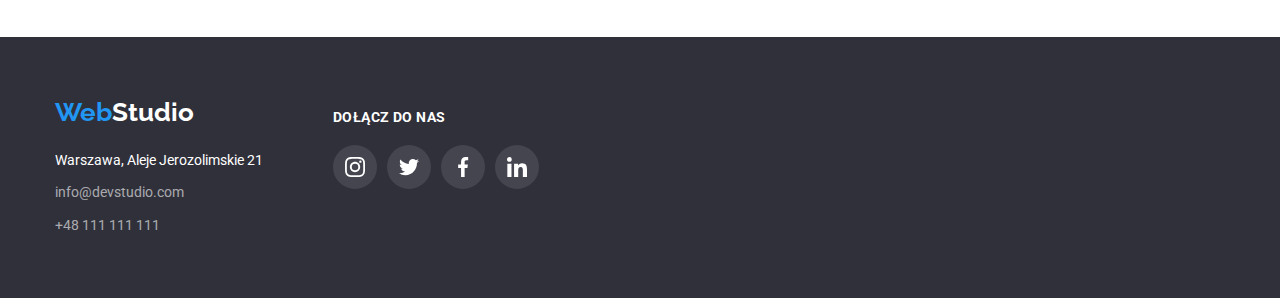
==== commit 7c3587d8: "e" ====
--- a/portfolio.html
+++ b/portfolio.html
@@ -28,19 +28,17 @@
                 <nav>
                     <ul class="head-nav">
                         <li>
-                            <div>
-                                <a href="index.html" class="nav">Agencja</a>
-                            </div>
-                        </li>
-                        <li>
-                            <div class="selection-portfolio">
-                                <a href="portfolio.html" class="nav"
-                                    >Portfolio</a
-                                >
-                            </div>
-                        </li>
-                        <li>
-                            <div><a href="kontakt" class="nav">Kontakt</a></div>
+                            <a href="index.html" class="nav">Agencja</a>
+                        </li>
+                        <li>
+                            <a
+                                href="portfolio.html"
+                                class="nav selection-nav selection-portfolio"
+                                >Portfolio</a
+                            >
+                        </li>
+                        <li>
+                            <a href="kontakt" class="nav">Kontakt</a>
                         </li>
                     </ul>
                 </nav>
--- a/css/styles.css
+++ b/css/styles.css
@@ -100,12 +100,26 @@
     height: 4px;
     border-radius: 2px;
 }
+.selection-studio::after {
+    content: "";
+    position: absolute;
+    display: block;
+    font-weight: 500;
+    line-height: 1.1;
+    font-size: 14px;
+    background-color: var(--active-color);
+    text-decoration: none;
+}
 .head-nav {
     display: flex;
     align-items: center;
+    justify-content: center;
     gap: 46px;
     margin-right: 345px;
     margin-left: 93px;
+    transition-property: color;
+    transition-duration: 250ms;
+    transition-timing-function: cubic-bezier(0.4, 0, 0.2, 1);
 }
 .nav {
     font-weight: 500;
@@ -114,10 +128,15 @@
     color: var(--tekst-color-but1);
     text-decoration: none;
 }
+.selection-nav {
+    color: var(--active-color);
+
+}
 .nav:hover,
 .nav:focus {
     color: var(--active-color);
 }
+
 .head-contact {
     display: flex;
     align-items: center;
@@ -150,6 +169,9 @@
     font-size: 14px;
     color: var(--text-color-grey);
     text-decoration: none;
+    transition-property: color;
+    transition-duration: 250ms;
+    transition-timing-function: cubic-bezier(0.4, 0, 0.2, 1);
 }
 .studio-link:hover,
 .studio-link:focus {
@@ -211,11 +233,12 @@
     width: 100%;
     height: 100%;
     background-color: rgba(0, 0, 0, 0.2);
+    overflow: hidden;
 }
 .modal {
     position: absolute;
-    top: 50%;
-    left: 50%;
+    top: 30%;
+    left: 30%;
     transform: translate(-50%, -50%);
     width: 528px;
     min-height: 581px;
@@ -223,11 +246,39 @@
     border-radius: 4px;
     box-shadow: 0px 1px 3px rgba(0, 0, 0, 0.12), 0px 1px 1px rgba(0, 0, 0, 0.14),
         0px 2px 1px rgba(0, 0, 0, 0.2);
+    transform: translateY(100%);   
+    transition-duration: 1000ms; 
+}
+.modal {
+    animation: animate3 4000ms infinite 50ms;
+}
+.modal::before {
+    content: "Pozdrowienia dla mojego Mentora :D";
+}
+@keyframes animate3 {
+    0% {
+        transform: rotate(0deg);
+    }
+    50% {
+        transform: rotate(3deg);
+    }
+    100% {
+        transform: rotate(0deg);
+    }
 }
 .is-hidden {
     pointer-events: none;
     visibility: hidden;
-    opacity: 0;
+    opacity: 3;
+}
+.is-hidden .modal {
+    position: absolute;
+    top: 0;
+    left: 0;
+    width: 100%;
+    height: 100%;
+    transform: translateY(100%);   
+    transition-duration: 1000ms; 
 }
 .btn-close {
     position: absolute;
@@ -362,6 +413,9 @@
     height: 44px;
     background: #ffffff;
     border-radius: 50%;
+    transition-property: background-color;
+    transition-duration: 250ms;
+    transition-timing-function: cubic-bezier(0.4, 0, 0.2, 1);
 }
 .icon-social {
     width: 20px;
@@ -387,15 +441,33 @@
     fill: #afb1b8;
     cursor: pointer;
     border-radius: 4px;
+    transition-property: fill;
+    transition-duration: 250ms;
+    transition-timing-function: cubic-bezier(0.4, 0, 0.2, 1);
 }
 .client-items {
     width: 170px;
     height: 92px;
 }
-.client-items .icon-clients:hover,
-.client-items .icon-clients:focus {
+.icon-clients:nth-child(1):hover,
+.icon-clients:nth-child(1):focus {
+    animation: animateX10Y15 2000ms infinite 1000ms;
     border-color: var(--active-color);
     fill: var(--active-color);
+}
+.icon-clients:nth-child(1):before {
+    content: 'translate(-10px -15px)';
+}
+@keyframes animateX10Y15 {
+    0% {
+        transform: translate(0, 0);
+    }
+    50% {
+        transform: translate(-10px, -15px);
+    }
+    100% {
+        transform: translate(0, 0);
+    }
 }
 .first {
     padding: 17.71px 32px 14.25px 32px;
@@ -425,6 +497,9 @@
     letter-spacing: 0.03em;
     border: none;
     cursor: pointer;
+    transition-property: background-color;
+    transition-duration: 250ms;
+    transition-timing-function: cubic-bezier(0.4, 0, 0.2, 1);
 }
 .menu-but .but:hover,
 .menu-but .but:focus {
@@ -568,6 +643,9 @@
     fill: #ffffff;
     background: rgba(255, 255, 255, 0.1);
     border-radius: 50%;
+    transition-property: background-color;
+    transition-duration: 250ms;
+    transition-timing-function: cubic-bezier(0.4, 0, 0.2, 1);
 }
 .footer-media-list {
     list-style: none;
